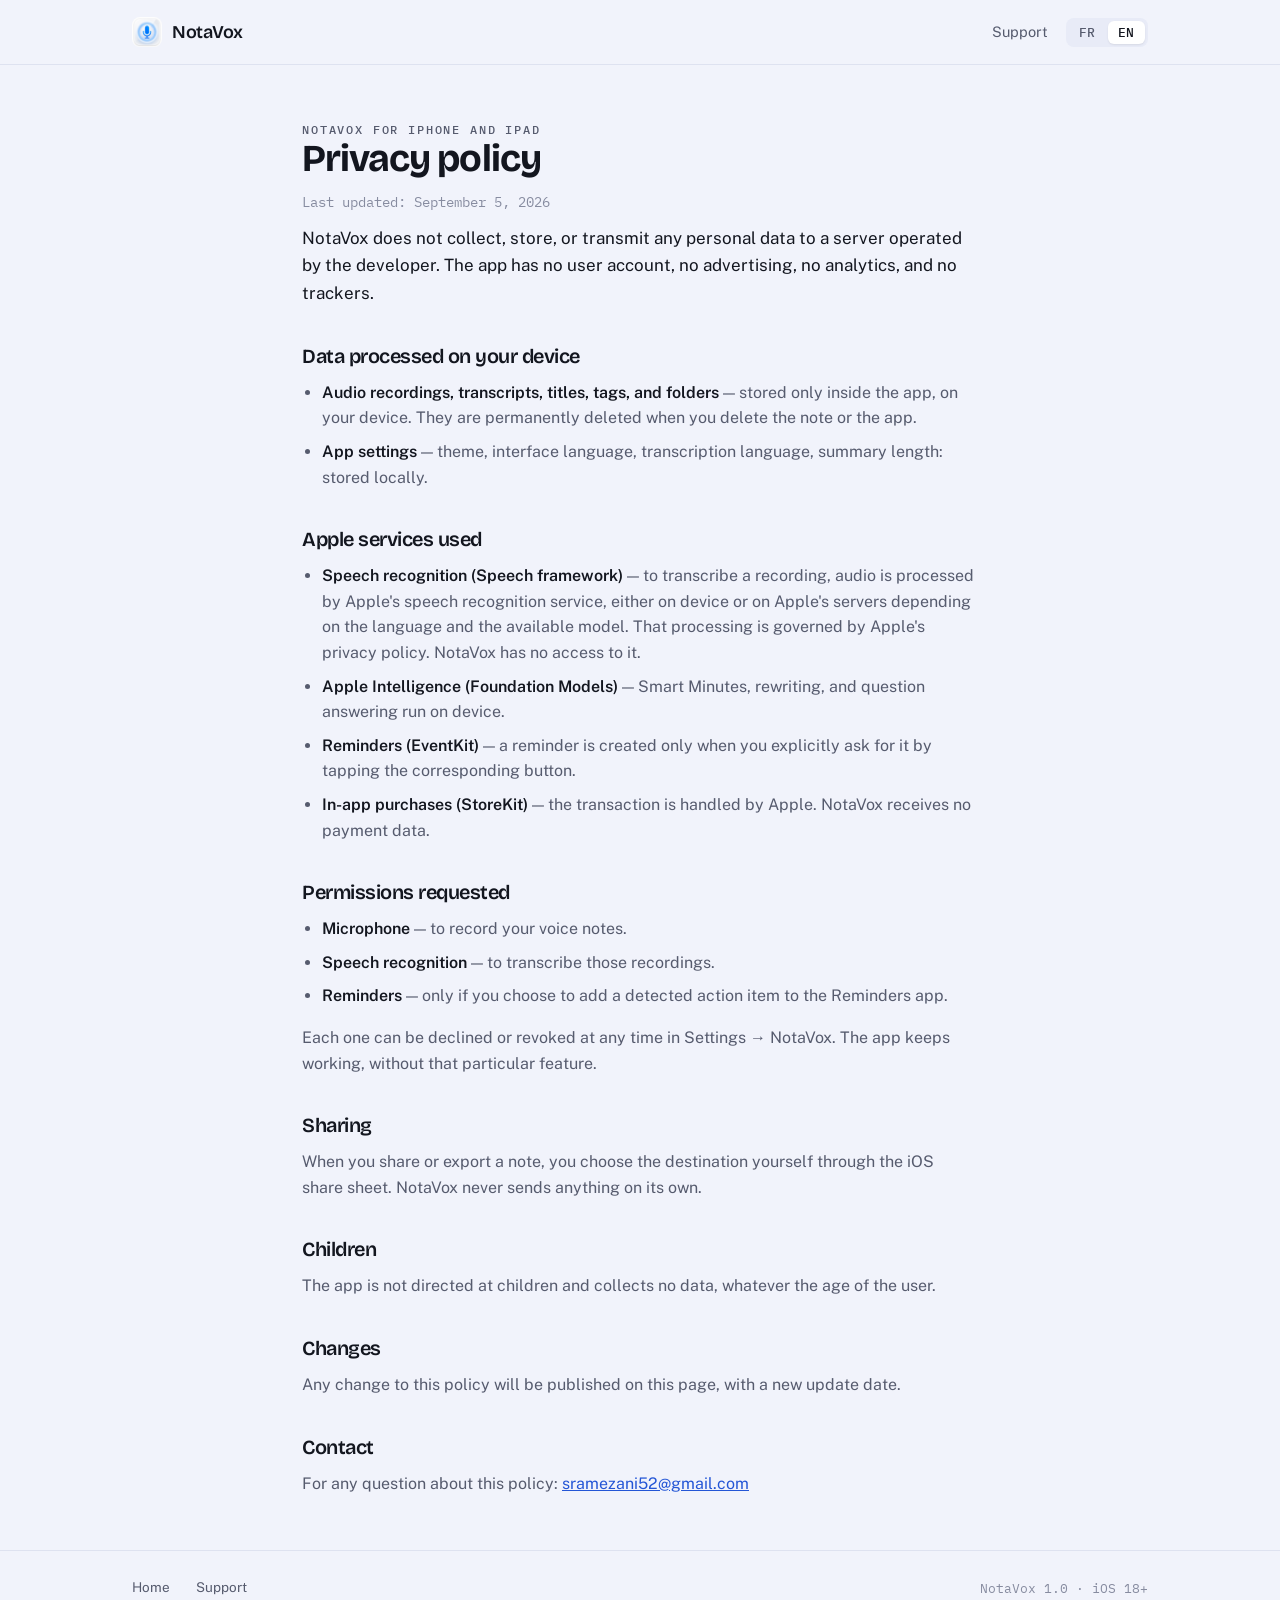
==== privacy.html @ b02b34f9 "feat: site de support et politique de confidentialité NotaVox Deux pages statiques bilingues (FR/EN)" ====
<!doctype html>
<html lang="fr">
<head>
<meta charset="utf-8">
<meta name="viewport" content="width=device-width, initial-scale=1">
<title>NotaVox — politique de confidentialité</title>
<meta name="description" content="Politique de confidentialité de l'application NotaVox : aucune collecte, aucun serveur, données conservées sur l'appareil.">
<meta name="color-scheme" content="light dark">
<link rel="icon" href="assets/icon.png">
<link rel="preconnect" href="https://fonts.googleapis.com">
<link rel="preconnect" href="https://fonts.gstatic.com" crossorigin>
<link rel="stylesheet" href="https://fonts.googleapis.com/css2?family=Bricolage+Grotesque:opsz,wght@12..96,600;12..96,700&family=Public+Sans:wght@400;500;600&family=IBM+Plex+Mono:wght@400;500&display=swap">
<link rel="stylesheet" href="assets/site.css">
<script src="assets/site.js"></script>
</head>
<body>

<div class="topbar">
  <div class="wrap">
    <a class="brand" href="index.html"><img src="assets/icon.png" alt=""><span>NotaVox</span></a>
    <nav class="topnav">
      <a href="index.html#support">Support</a>
      <div class="langtoggle" role="group" aria-label="Langue / Language">
        <button type="button" data-lang="fr" aria-pressed="true">FR</button>
        <button type="button" data-lang="en" aria-pressed="false">EN</button>
      </div>
    </nav>
  </div>
</div>

<div class="wrap narrow">
  <article class="doc">

    <div class="fr">
      <p class="eyebrow">NotaVox pour iPhone et iPad</p>
      <h1>Politique de confidentialité</h1>
      <p class="updated">Dernière mise à jour : 5 septembre 2026</p>

      <p class="lead">NotaVox ne collecte, ne stocke et ne transmet aucune donnée personnelle vers un serveur du développeur. L'application ne comporte ni compte utilisateur, ni publicité, ni outil d'analyse, ni traceur.</p>

      <h2>Données traitées sur ton appareil</h2>
      <ul>
        <li><b>Enregistrements audio, transcriptions, titres, tags et dossiers</b> — stockés uniquement dans l'app, sur ton appareil. Ils sont supprimés définitivement quand tu supprimes la note ou l'application.</li>
        <li><b>Réglages de l'app</b> — thème, langue de l'interface, langue de transcription, longueur du résumé : stockés localement.</li>
      </ul>

      <h2>Services Apple utilisés</h2>
      <ul>
        <li><b>Reconnaissance vocale (Speech framework)</b> — pour transcrire un enregistrement, l'audio est traité par le service de reconnaissance vocale d'Apple, sur l'appareil ou sur les serveurs d'Apple selon la langue et le modèle disponible. Ce traitement est soumis à la politique de confidentialité d'Apple. NotaVox n'y a pas accès.</li>
        <li><b>Apple Intelligence (Foundation Models)</b> — le compte-rendu intelligent, la reformulation et les questions/réponses s'exécutent sur l'appareil.</li>
        <li><b>Rappels (EventKit)</b> — un rappel n'est créé que lorsque tu le demandes explicitement, en touchant le bouton correspondant.</li>
        <li><b>Achats intégrés (StoreKit)</b> — la transaction est gérée par Apple. NotaVox ne reçoit aucune donnée de paiement.</li>
      </ul>

      <h2>Autorisations demandées</h2>
      <ul>
        <li><b>Microphone</b> — pour enregistrer tes notes vocales.</li>
        <li><b>Reconnaissance vocale</b> — pour transcrire ces enregistrements.</li>
        <li><b>Rappels</b> — uniquement si tu choisis d'ajouter une action détectée à l'app Rappels.</li>
      </ul>
      <p>Chacune peut être refusée ou retirée à tout moment dans Réglages → NotaVox. L'app continue de fonctionner, sans la fonction concernée.</p>

      <h2>Partage</h2>
      <p>Quand tu partages ou exportes une note, tu choisis toi-même la destination via la feuille de partage d'iOS. NotaVox n'envoie rien de son propre chef.</p>

      <h2>Enfants</h2>
      <p>L'application ne s'adresse pas spécifiquement aux enfants et ne collecte aucune donnée, quel que soit l'âge de l'utilisateur.</p>

      <h2>Modifications</h2>
      <p>Toute évolution de cette politique sera publiée sur cette page, avec une nouvelle date de mise à jour.</p>

      <h2>Contact</h2>
      <p>Pour toute question sur cette politique : <a href="mailto:sramezani52@gmail.com?subject=NotaVox%20—%20confidentialité">sramezani52@gmail.com</a></p>
    </div>

    <div class="en">
      <p class="eyebrow">NotaVox for iPhone and iPad</p>
      <h1>Privacy policy</h1>
      <p class="updated">Last updated: September 5, 2026</p>

      <p class="lead">NotaVox does not collect, store, or transmit any personal data to a server operated by the developer. The app has no user account, no advertising, no analytics, and no trackers.</p>

      <h2>Data processed on your device</h2>
      <ul>
        <li><b>Audio recordings, transcripts, titles, tags, and folders</b> — stored only inside the app, on your device. They are permanently deleted when you delete the note or the app.</li>
        <li><b>App settings</b> — theme, interface language, transcription language, summary length: stored locally.</li>
      </ul>

      <h2>Apple services used</h2>
      <ul>
        <li><b>Speech recognition (Speech framework)</b> — to transcribe a recording, audio is processed by Apple's speech recognition service, either on device or on Apple's servers depending on the language and the available model. That processing is governed by Apple's privacy policy. NotaVox has no access to it.</li>
        <li><b>Apple Intelligence (Foundation Models)</b> — Smart Minutes, rewriting, and question answering run on device.</li>
        <li><b>Reminders (EventKit)</b> — a reminder is created only when you explicitly ask for it by tapping the corresponding button.</li>
        <li><b>In-app purchases (StoreKit)</b> — the transaction is handled by Apple. NotaVox receives no payment data.</li>
      </ul>

      <h2>Permissions requested</h2>
      <ul>
        <li><b>Microphone</b> — to record your voice notes.</li>
        <li><b>Speech recognition</b> — to transcribe those recordings.</li>
        <li><b>Reminders</b> — only if you choose to add a detected action item to the Reminders app.</li>
      </ul>
      <p>Each one can be declined or revoked at any time in Settings → NotaVox. The app keeps working, without that particular feature.</p>

      <h2>Sharing</h2>
      <p>When you share or export a note, you choose the destination yourself through the iOS share sheet. NotaVox never sends anything on its own.</p>

      <h2>Children</h2>
      <p>The app is not directed at children and collects no data, whatever the age of the user.</p>

      <h2>Changes</h2>
      <p>Any change to this policy will be published on this page, with a new update date.</p>

      <h2>Contact</h2>
      <p>For any question about this policy: <a href="mailto:sramezani52@gmail.com?subject=NotaVox%20—%20privacy">sramezani52@gmail.com</a></p>
    </div>

  </article>
</div>

<footer>
  <div class="wrap">
    <a href="index.html"><span class="fr">Accueil</span><span class="en">Home</span></a>
    <a href="index.html#support">Support</a>
    <span class="right">NotaVox 1.0 · iOS 18+</span>
  </div>
</footer>

</body>
</html>
---- assets/site.css ----
/* NotaVox — site de support et de confidentialité */

:root{
  --ground:#f1f3fb;
  --card:#ffffff;
  --sunk:#e8ebf7;
  --ink:#13161f;
  --ink-2:#565b6e;
  --ink-3:#878ca0;
  --stroke:#dee2f0;
  --accent:#2456d6;
  --accent-soft:#e5ebfb;
  --hot:#e5484d;
  --shadow:0 1px 2px rgba(19,22,31,.05), 0 8px 24px -12px rgba(19,22,31,.18);
  --radius:14px;
}
@media (prefers-color-scheme:dark){
  :root:not([data-theme="light"]){
    --ground:#0d0f16;
    --card:#161925;
    --sunk:#1d2130;
    --ink:#e9ebf3;
    --ink-2:#a5abbe;
    --ink-3:#767c90;
    --stroke:#262b3b;
    --accent:#93b0ff;
    --accent-soft:#1a2137;
    --hot:#ff7074;
    --shadow:0 1px 2px rgba(0,0,0,.5), 0 12px 32px -16px rgba(0,0,0,.8);
  }
}
:root[data-theme="dark"]{
  --ground:#0d0f16; --card:#161925; --sunk:#1d2130;
  --ink:#e9ebf3; --ink-2:#a5abbe; --ink-3:#767c90;
  --stroke:#262b3b; --accent:#93b0ff; --accent-soft:#1a2137; --hot:#ff7074;
  --shadow:0 1px 2px rgba(0,0,0,.5), 0 12px 32px -16px rgba(0,0,0,.8);
}

*{box-sizing:border-box}
html{-webkit-text-size-adjust:100%}
body{
  margin:0; background:var(--ground); color:var(--ink);
  font-family:"Public Sans",-apple-system,BlinkMacSystemFont,"Segoe UI",Roboto,sans-serif;
  font-size:16px; line-height:1.6; -webkit-font-smoothing:antialiased;
}
img{max-width:100%; display:block}
a{color:var(--accent)}
a:focus-visible,button:focus-visible{outline:2px solid var(--accent); outline-offset:2px; border-radius:4px}

.wrap{max-width:1060px; margin:0 auto; padding:0 22px}
.narrow{max-width:720px}

/* ---------- langue ---------- */
.en{display:none}
html.lang-en .fr{display:none}
html.lang-en .en{display:revert}

/* ---------- topbar ---------- */
.topbar{border-bottom:1px solid var(--stroke); background:var(--ground)}
.topbar .wrap{display:flex; align-items:center; gap:14px; height:64px}
.brand{display:flex; align-items:center; gap:10px; text-decoration:none; color:var(--ink); font-weight:600}
.brand img{width:30px; height:30px; border-radius:8px}
.brand span{font-family:"Bricolage Grotesque","Public Sans",sans-serif; font-size:18px; letter-spacing:-.015em}
.topnav{margin-left:auto; display:flex; align-items:center; gap:18px; font-size:14.5px}
.topnav a{color:var(--ink-2); text-decoration:none}
.topnav a:hover{color:var(--ink)}
.langtoggle{display:flex; gap:2px; background:var(--sunk); padding:3px; border-radius:8px}
.langtoggle button{
  border:0; background:none; cursor:pointer; padding:5px 10px; border-radius:6px;
  font:500 13px/1 "IBM Plex Mono",ui-monospace,monospace; color:var(--ink-2);
  letter-spacing:.04em;
}
.langtoggle button[aria-pressed="true"]{background:var(--card); color:var(--ink); box-shadow:0 1px 2px rgba(0,0,0,.08)}

/* ---------- typographie ---------- */
h1,h2,h3{font-family:"Bricolage Grotesque","Public Sans",sans-serif; letter-spacing:-.025em; text-wrap:balance; margin:0}
h1{font-size:clamp(34px,6vw,52px); line-height:1.04; font-weight:700}
h2{font-size:clamp(23px,3.4vw,30px); line-height:1.15; font-weight:600}
h3{font-size:17px; line-height:1.3; font-weight:600; letter-spacing:-.01em}
p{margin:0}
.eyebrow{
  font-family:"IBM Plex Mono",ui-monospace,monospace; font-size:11.5px; font-weight:500;
  letter-spacing:.16em; text-transform:uppercase; color:var(--ink-3);
}

/* ---------- hero ---------- */
.hero{padding:64px 0 12px}
.hero-grid{display:grid; grid-template-columns:1.05fr .95fr; gap:48px; align-items:center}
.hero p.sub{margin-top:18px; font-size:18px; color:var(--ink-2); max-width:40ch}
.hero h1{margin-top:16px}
.facts{display:flex; flex-wrap:wrap; gap:10px; margin-top:26px}
.fact{
  display:inline-flex; align-items:center; gap:7px;
  background:var(--card); border:1px solid var(--stroke); border-radius:99px;
  padding:6px 13px; font-size:13.5px; color:var(--ink-2);
}
.fact b{color:var(--ink); font-weight:600}
.dot{width:7px; height:7px; border-radius:50%; background:var(--hot); flex:none}
.shot{border-radius:20px; overflow:hidden; box-shadow:var(--shadow); background:#e8eefc; max-width:390px; margin-left:auto}

/* ---------- sections ---------- */
section{padding:56px 0}
.sec-top{display:flex; align-items:baseline; gap:16px; flex-wrap:wrap; margin-bottom:28px}
.sec-top p{color:var(--ink-2); max-width:52ch}

/* ---------- fonctionnalités ---------- */
.features{display:grid; grid-template-columns:repeat(2,1fr); gap:14px}
.feature{background:var(--card); border:1px solid var(--stroke); border-radius:var(--radius); padding:22px}
.feature svg{width:22px; height:22px; stroke:var(--accent); fill:none; stroke-width:1.6; stroke-linecap:round; stroke-linejoin:round}
.feature h3{margin:14px 0 7px}
.feature p{color:var(--ink-2); font-size:14.5px}
.feature ul{margin:10px 0 0; padding-left:17px; color:var(--ink-2); font-size:14.5px}
.feature li{margin-bottom:3px}

/* ---------- bande de captures ---------- */
.strip{display:flex; gap:18px; overflow-x:auto; padding-bottom:10px; scroll-snap-type:x mandatory}
.strip figure{margin:0; flex:0 0 250px; scroll-snap-align:start}
.strip img{border-radius:16px; box-shadow:var(--shadow); background:#e8eefc}
.strip figcaption{margin-top:11px; font-size:13.5px; color:var(--ink-3)}

/* ---------- encadré ---------- */
.note{
  background:var(--card); border:1px solid var(--stroke); border-left:3px solid var(--accent);
  border-radius:0 var(--radius) var(--radius) 0; padding:20px 22px;
}
.note h3{margin-bottom:8px}
.note p{color:var(--ink-2); font-size:15px}
.note p + p{margin-top:9px}

/* ---------- support / FAQ ---------- */
.contact{
  display:flex; flex-wrap:wrap; align-items:center; gap:16px;
  background:var(--accent-soft); border-radius:var(--radius); padding:20px 22px; margin-bottom:22px;
}
.contact p{font-size:15px; color:var(--ink-2)}
.contact a.mail{
  font-family:"IBM Plex Mono",ui-monospace,monospace; font-size:15px; font-weight:500;
  color:var(--accent); text-decoration:none; border-bottom:1px solid currentColor;
}
details{background:var(--card); border:1px solid var(--stroke); border-radius:var(--radius); margin-bottom:9px}
details[open]{box-shadow:var(--shadow)}
summary{
  cursor:pointer; padding:15px 20px; font-weight:500; font-size:15.5px;
  list-style:none; display:flex; align-items:center; gap:12px;
}
summary::-webkit-details-marker{display:none}
summary::after{
  content:"+"; margin-left:auto; color:var(--ink-3); font-size:19px; line-height:1;
  font-family:"IBM Plex Mono",monospace; flex:none;
}
details[open] summary::after{content:"–"}
details .body{padding:0 20px 18px; color:var(--ink-2); font-size:15px}
details .body p + p{margin-top:9px}
details .body ol{margin:8px 0 0; padding-left:20px}

/* ---------- page confidentialité ---------- */
.doc{padding:44px 0 20px}
.doc h1{font-size:clamp(28px,4.6vw,38px)}
.doc .updated{margin-top:12px; color:var(--ink-3); font-size:14px; font-family:"IBM Plex Mono",monospace}
.doc h2{margin:38px 0 12px; font-size:20px}
.doc p{color:var(--ink-2); margin-top:12px}
.doc ul{color:var(--ink-2); padding-left:20px; margin-top:12px}
.doc li{margin-bottom:8px}
.doc li b{color:var(--ink); font-weight:600}
.doc .lead{color:var(--ink); font-size:17px}

/* ---------- footer ---------- */
footer{border-top:1px solid var(--stroke); padding:26px 0 46px; margin-top:34px}
footer .wrap{display:flex; flex-wrap:wrap; gap:14px 26px; align-items:center; font-size:13.5px; color:var(--ink-3)}
footer a{color:var(--ink-2); text-decoration:none}
footer a:hover{color:var(--ink)}
footer .right{margin-left:auto; font-family:"IBM Plex Mono",monospace; font-size:12.5px}

@media (max-width:820px){
  .hero-grid{grid-template-columns:1fr; gap:34px}
  .hero{padding:44px 0 0}
  .shot{max-width:340px; margin:0 auto}
  .features{grid-template-columns:1fr}
  .topnav{gap:12px}
}
@media (prefers-reduced-motion:reduce){*{transition:none!important; animation:none!important}}
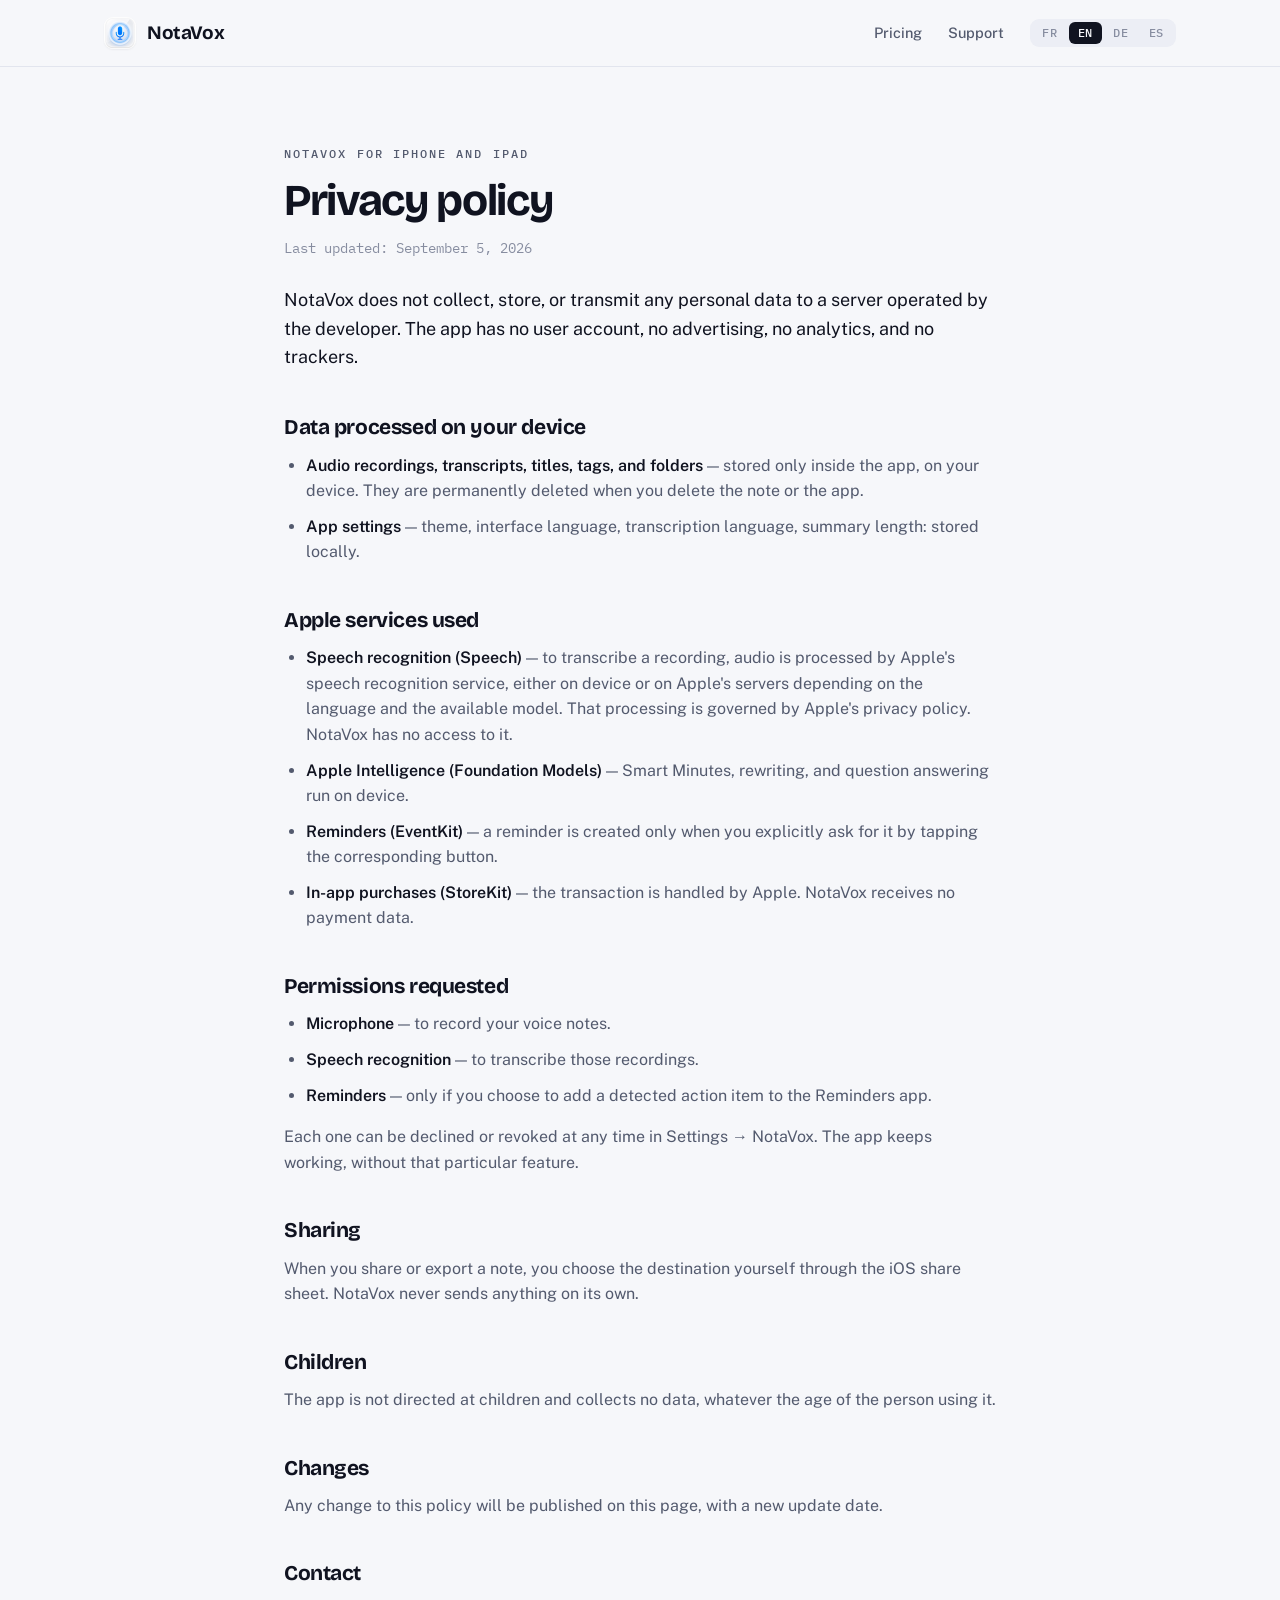
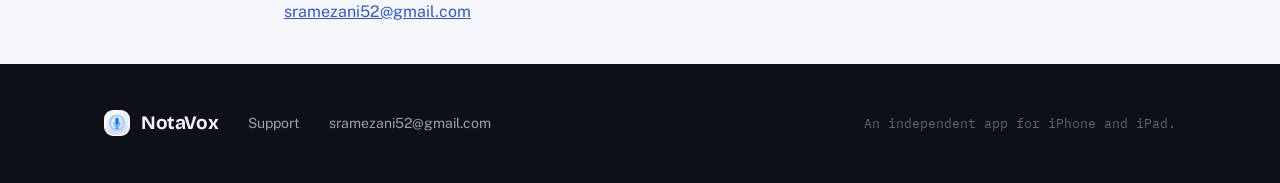
==== commit 0e03bc91: "feat: refonte du site — structure complète et quatre langues La page se limitait à un bloc de foncti" ====
--- a/privacy.html
+++ b/privacy.html
@@ -1,10 +1,10 @@
 <!doctype html>
-<html lang="fr">
+<html lang="fr" data-lang="fr">
 <head>
 <meta charset="utf-8">
 <meta name="viewport" content="width=device-width, initial-scale=1">
 <title>NotaVox — politique de confidentialité</title>
-<meta name="description" content="Politique de confidentialité de l'application NotaVox : aucune collecte, aucun serveur, données conservées sur l'appareil.">
+<meta name="description" content="Politique de confidentialité de NotaVox : aucune collecte, aucun serveur, données conservées sur l'appareil.">
 <meta name="color-scheme" content="light dark">
 <link rel="icon" href="assets/icon.png">
 <link rel="preconnect" href="https://fonts.googleapis.com">
@@ -18,11 +18,14 @@
 <div class="topbar">
   <div class="wrap">
     <a class="brand" href="index.html"><img src="assets/icon.png" alt=""><span>NotaVox</span></a>
-    <nav class="topnav">
-      <a href="index.html#support">Support</a>
-      <div class="langtoggle" role="group" aria-label="Langue / Language">
-        <button type="button" data-lang="fr" aria-pressed="true">FR</button>
-        <button type="button" data-lang="en" aria-pressed="false">EN</button>
+    <nav class="nav">
+      <a href="index.html#offres" data-i18n="nav.pricing">Offres</a>
+      <a href="index.html#support" data-i18n="nav.faq">Support</a>
+      <div class="langs" role="group" aria-label="Langue">
+        <button type="button" data-lang="fr" aria-pressed="true">fr</button>
+        <button type="button" data-lang="en" aria-pressed="false">en</button>
+        <button type="button" data-lang="de" aria-pressed="false">de</button>
+        <button type="button" data-lang="es" aria-pressed="false">es</button>
       </div>
     </nav>
   </div>
@@ -31,12 +34,11 @@
 <div class="wrap narrow">
   <article class="doc">
 
-    <div class="fr">
+    <div data-lang-block="fr">
       <p class="eyebrow">NotaVox pour iPhone et iPad</p>
       <h1>Politique de confidentialité</h1>
       <p class="updated">Dernière mise à jour : 5 septembre 2026</p>
-
-      <p class="lead">NotaVox ne collecte, ne stocke et ne transmet aucune donnée personnelle vers un serveur du développeur. L'application ne comporte ni compte utilisateur, ni publicité, ni outil d'analyse, ni traceur.</p>
+      <p class="intro">NotaVox ne collecte, ne stocke et ne transmet aucune donnée personnelle vers un serveur du développeur. L'application n'a ni compte utilisateur, ni publicité, ni outil d'analyse, ni traceur.</p>
 
       <h2>Données traitées sur ton appareil</h2>
       <ul>
@@ -46,7 +48,7 @@
 
       <h2>Services Apple utilisés</h2>
       <ul>
-        <li><b>Reconnaissance vocale (Speech framework)</b> — pour transcrire un enregistrement, l'audio est traité par le service de reconnaissance vocale d'Apple, sur l'appareil ou sur les serveurs d'Apple selon la langue et le modèle disponible. Ce traitement est soumis à la politique de confidentialité d'Apple. NotaVox n'y a pas accès.</li>
+        <li><b>Reconnaissance vocale (Speech)</b> — pour transcrire un enregistrement, l'audio est traité par le service de reconnaissance vocale d'Apple, sur l'appareil ou sur les serveurs d'Apple selon la langue et le modèle disponible. Ce traitement relève de la politique de confidentialité d'Apple. NotaVox n'y a pas accès.</li>
         <li><b>Apple Intelligence (Foundation Models)</b> — le compte-rendu intelligent, la reformulation et les questions/réponses s'exécutent sur l'appareil.</li>
         <li><b>Rappels (EventKit)</b> — un rappel n'est créé que lorsque tu le demandes explicitement, en touchant le bouton correspondant.</li>
         <li><b>Achats intégrés (StoreKit)</b> — la transaction est gérée par Apple. NotaVox ne reçoit aucune donnée de paiement.</li>
@@ -64,21 +66,20 @@
       <p>Quand tu partages ou exportes une note, tu choisis toi-même la destination via la feuille de partage d'iOS. NotaVox n'envoie rien de son propre chef.</p>
 
       <h2>Enfants</h2>
-      <p>L'application ne s'adresse pas spécifiquement aux enfants et ne collecte aucune donnée, quel que soit l'âge de l'utilisateur.</p>
+      <p>L'application ne s'adresse pas spécifiquement aux enfants et ne collecte aucune donnée, quel que soit l'âge de la personne qui l'utilise.</p>
 
       <h2>Modifications</h2>
       <p>Toute évolution de cette politique sera publiée sur cette page, avec une nouvelle date de mise à jour.</p>
 
       <h2>Contact</h2>
-      <p>Pour toute question sur cette politique : <a href="mailto:sramezani52@gmail.com?subject=NotaVox%20—%20confidentialité">sramezani52@gmail.com</a></p>
-    </div>
-
-    <div class="en">
+      <p><a href="mailto:sramezani52@gmail.com?subject=NotaVox">sramezani52@gmail.com</a></p>
+    </div>
+
+    <div data-lang-block="en">
       <p class="eyebrow">NotaVox for iPhone and iPad</p>
       <h1>Privacy policy</h1>
       <p class="updated">Last updated: September 5, 2026</p>
-
-      <p class="lead">NotaVox does not collect, store, or transmit any personal data to a server operated by the developer. The app has no user account, no advertising, no analytics, and no trackers.</p>
+      <p class="intro">NotaVox does not collect, store, or transmit any personal data to a server operated by the developer. The app has no user account, no advertising, no analytics, and no trackers.</p>
 
       <h2>Data processed on your device</h2>
       <ul>
@@ -88,7 +89,7 @@
 
       <h2>Apple services used</h2>
       <ul>
-        <li><b>Speech recognition (Speech framework)</b> — to transcribe a recording, audio is processed by Apple's speech recognition service, either on device or on Apple's servers depending on the language and the available model. That processing is governed by Apple's privacy policy. NotaVox has no access to it.</li>
+        <li><b>Speech recognition (Speech)</b> — to transcribe a recording, audio is processed by Apple's speech recognition service, either on device or on Apple's servers depending on the language and the available model. That processing is governed by Apple's privacy policy. NotaVox has no access to it.</li>
         <li><b>Apple Intelligence (Foundation Models)</b> — Smart Minutes, rewriting, and question answering run on device.</li>
         <li><b>Reminders (EventKit)</b> — a reminder is created only when you explicitly ask for it by tapping the corresponding button.</li>
         <li><b>In-app purchases (StoreKit)</b> — the transaction is handled by Apple. NotaVox receives no payment data.</li>
@@ -106,13 +107,95 @@
       <p>When you share or export a note, you choose the destination yourself through the iOS share sheet. NotaVox never sends anything on its own.</p>
 
       <h2>Children</h2>
-      <p>The app is not directed at children and collects no data, whatever the age of the user.</p>
+      <p>The app is not directed at children and collects no data, whatever the age of the person using it.</p>
 
       <h2>Changes</h2>
       <p>Any change to this policy will be published on this page, with a new update date.</p>
 
       <h2>Contact</h2>
-      <p>For any question about this policy: <a href="mailto:sramezani52@gmail.com?subject=NotaVox%20—%20privacy">sramezani52@gmail.com</a></p>
+      <p><a href="mailto:sramezani52@gmail.com?subject=NotaVox">sramezani52@gmail.com</a></p>
+    </div>
+
+    <div data-lang-block="de">
+      <p class="eyebrow">NotaVox für iPhone und iPad</p>
+      <h1>Datenschutzerklärung</h1>
+      <p class="updated">Zuletzt aktualisiert: 5. September 2026</p>
+      <p class="intro">NotaVox erhebt, speichert und überträgt keine personenbezogenen Daten an einen Server des Entwicklers. Die App hat kein Benutzerkonto, keine Werbung, keine Analysewerkzeuge und keine Tracker.</p>
+
+      <h2>Auf deinem Gerät verarbeitete Daten</h2>
+      <ul>
+        <li><b>Audioaufnahmen, Transkripte, Titel, Tags und Ordner</b> — ausschließlich in der App auf deinem Gerät gespeichert. Sie werden endgültig gelöscht, sobald du die Notiz oder die App löschst.</li>
+        <li><b>App-Einstellungen</b> — Erscheinungsbild, Sprache der Oberfläche, Transkriptionssprache, Länge der Zusammenfassung: lokal gespeichert.</li>
+      </ul>
+
+      <h2>Genutzte Apple-Dienste</h2>
+      <ul>
+        <li><b>Spracherkennung (Speech)</b> — zum Transkribieren wird das Audio von Apples Spracherkennung verarbeitet, je nach Sprache und verfügbarem Modell auf dem Gerät oder auf Apples Servern. Für diese Verarbeitung gilt Apples Datenschutzerklärung. NotaVox hat darauf keinen Zugriff.</li>
+        <li><b>Apple Intelligence (Foundation Models)</b> — Smart Minutes, Umformulierung und Fragen/Antworten laufen auf dem Gerät.</li>
+        <li><b>Erinnerungen (EventKit)</b> — eine Erinnerung wird nur erstellt, wenn du sie ausdrücklich über die entsprechende Taste anforderst.</li>
+        <li><b>In-App-Käufe (StoreKit)</b> — die Transaktion wickelt Apple ab. NotaVox erhält keine Zahlungsdaten.</li>
+      </ul>
+
+      <h2>Angeforderte Berechtigungen</h2>
+      <ul>
+        <li><b>Mikrofon</b> — um deine Sprachnotizen aufzunehmen.</li>
+        <li><b>Spracherkennung</b> — um diese Aufnahmen zu transkribieren.</li>
+        <li><b>Erinnerungen</b> — nur wenn du eine erkannte Aufgabe in die Erinnerungen-App übernehmen möchtest.</li>
+      </ul>
+      <p>Jede Berechtigung kannst du jederzeit unter Einstellungen → NotaVox verweigern oder entziehen. Die App funktioniert weiter, nur ohne die betreffende Funktion.</p>
+
+      <h2>Teilen</h2>
+      <p>Wenn du eine Notiz teilst oder exportierst, wählst du das Ziel selbst über das Teilen-Menü von iOS. NotaVox sendet nichts von sich aus.</p>
+
+      <h2>Kinder</h2>
+      <p>Die App richtet sich nicht speziell an Kinder und erhebt keinerlei Daten, unabhängig vom Alter der Nutzenden.</p>
+
+      <h2>Änderungen</h2>
+      <p>Jede Änderung dieser Erklärung wird auf dieser Seite mit einem neuen Aktualisierungsdatum veröffentlicht.</p>
+
+      <h2>Kontakt</h2>
+      <p><a href="mailto:sramezani52@gmail.com?subject=NotaVox">sramezani52@gmail.com</a></p>
+    </div>
+
+    <div data-lang-block="es">
+      <p class="eyebrow">NotaVox para iPhone y iPad</p>
+      <h1>Política de privacidad</h1>
+      <p class="updated">Última actualización: 5 de septiembre de 2026</p>
+      <p class="intro">NotaVox no recopila, almacena ni transmite ningún dato personal a un servidor del desarrollador. La app no tiene cuenta de usuario, ni publicidad, ni herramientas de análisis, ni rastreadores.</p>
+
+      <h2>Datos procesados en tu dispositivo</h2>
+      <ul>
+        <li><b>Grabaciones de audio, transcripciones, títulos, etiquetas y carpetas</b> — se guardan únicamente en la app, en tu dispositivo. Se eliminan definitivamente cuando borras la nota o la aplicación.</li>
+        <li><b>Ajustes de la app</b> — tema, idioma de la interfaz, idioma de transcripción, longitud del resumen: guardados en local.</li>
+      </ul>
+
+      <h2>Servicios de Apple utilizados</h2>
+      <ul>
+        <li><b>Reconocimiento de voz (Speech)</b> — para transcribir una grabación, el audio lo procesa el servicio de reconocimiento de voz de Apple, en el dispositivo o en sus servidores según el idioma y el modelo disponible. Ese tratamiento se rige por la política de privacidad de Apple. NotaVox no tiene acceso a él.</li>
+        <li><b>Apple Intelligence (Foundation Models)</b> — el acta inteligente, la reescritura y las preguntas y respuestas se ejecutan en el dispositivo.</li>
+        <li><b>Recordatorios (EventKit)</b> — solo se crea un recordatorio cuando lo pides explícitamente, tocando el botón correspondiente.</li>
+        <li><b>Compras integradas (StoreKit)</b> — la transacción la gestiona Apple. NotaVox no recibe ningún dato de pago.</li>
+      </ul>
+
+      <h2>Permisos solicitados</h2>
+      <ul>
+        <li><b>Micrófono</b> — para grabar tus notas de voz.</li>
+        <li><b>Reconocimiento de voz</b> — para transcribir esas grabaciones.</li>
+        <li><b>Recordatorios</b> — solo si decides añadir una tarea detectada a la app Recordatorios.</li>
+      </ul>
+      <p>Puedes denegar o retirar cada permiso en cualquier momento en Ajustes → NotaVox. La app sigue funcionando, sin esa función concreta.</p>
+
+      <h2>Compartir</h2>
+      <p>Cuando compartes o exportas una nota, eliges tú mismo el destino mediante el menú de compartir de iOS. NotaVox no envía nada por su cuenta.</p>
+
+      <h2>Menores</h2>
+      <p>La app no se dirige específicamente a menores y no recopila ningún dato, sea cual sea la edad de quien la usa.</p>
+
+      <h2>Cambios</h2>
+      <p>Cualquier cambio en esta política se publicará en esta página, con una nueva fecha de actualización.</p>
+
+      <h2>Contacto</h2>
+      <p><a href="mailto:sramezani52@gmail.com?subject=NotaVox">sramezani52@gmail.com</a></p>
     </div>
 
   </article>
@@ -120,9 +203,10 @@
 
 <footer>
   <div class="wrap">
-    <a href="index.html"><span class="fr">Accueil</span><span class="en">Home</span></a>
-    <a href="index.html#support">Support</a>
-    <span class="right">NotaVox 1.0 · iOS 18+</span>
+    <a class="brand" href="index.html"><img src="assets/icon.png" alt="" width="26" height="26" style="width:26px;height:26px"><span>NotaVox</span></a>
+    <a href="index.html#support" data-i18n="nav.faq">Support</a>
+    <a href="mailto:sramezani52@gmail.com?subject=NotaVox">sramezani52@gmail.com</a>
+    <span class="right" data-i18n="foot.rights">Application indépendante pour iPhone et iPad.</span>
   </div>
 </footer>
 
--- a/assets/site.css
+++ b/assets/site.css
@@ -1,181 +1,268 @@
-/* NotaVox — site de support et de confidentialité */
+/* NotaVox — site public : support, présentation, confidentialité */
 
 :root{
-  --ground:#f1f3fb;
-  --card:#ffffff;
-  --sunk:#e8ebf7;
-  --ink:#13161f;
-  --ink-2:#565b6e;
-  --ink-3:#878ca0;
-  --stroke:#dee2f0;
-  --accent:#2456d6;
-  --accent-soft:#e5ebfb;
+  --ground:#f6f7fa;
+  --panel:#ffffff;
+  --sunk:#eceef5;
+  --ink:#101320;
+  --ink-2:#535a6e;
+  --ink-3:#878da0;
+  --stroke:#e2e5ee;
+  --accent:#2f57d3;
+  --accent-ink:#ffffff;
+  --accent-soft:#e8edfc;
   --hot:#e5484d;
-  --shadow:0 1px 2px rgba(19,22,31,.05), 0 8px 24px -12px rgba(19,22,31,.18);
-  --radius:14px;
+  --deep:#0e1017;          /* chapitres sombres, identiques dans les deux thèmes */
+  --deep-ink:#f3f4f8;
+  --deep-ink-2:#9aa1b5;
+  --deep-stroke:#242838;
+  --deep-accent:#8ea9ff;
+  --shadow-s:0 1px 2px rgba(16,19,32,.05);
+  --shadow-m:0 2px 6px rgba(16,19,32,.06), 0 18px 40px -24px rgba(16,19,32,.28);
+  --r:16px;
 }
 @media (prefers-color-scheme:dark){
   :root:not([data-theme="light"]){
-    --ground:#0d0f16;
-    --card:#161925;
-    --sunk:#1d2130;
-    --ink:#e9ebf3;
-    --ink-2:#a5abbe;
-    --ink-3:#767c90;
-    --stroke:#262b3b;
-    --accent:#93b0ff;
-    --accent-soft:#1a2137;
-    --hot:#ff7074;
-    --shadow:0 1px 2px rgba(0,0,0,.5), 0 12px 32px -16px rgba(0,0,0,.8);
+    --ground:#0b0d13;
+    --panel:#141721;
+    --sunk:#1b1f2b;
+    --ink:#eceef5;
+    --ink-2:#a2a9bc;
+    --ink-3:#767d92;
+    --stroke:#242938;
+    --accent:#8ea9ff;
+    --accent-ink:#0b0d13;
+    --accent-soft:#182240;
+    --hot:#ff6f73;
+    --shadow-s:0 1px 2px rgba(0,0,0,.5);
+    --shadow-m:0 2px 6px rgba(0,0,0,.5), 0 22px 48px -28px rgba(0,0,0,.9);
   }
 }
 :root[data-theme="dark"]{
-  --ground:#0d0f16; --card:#161925; --sunk:#1d2130;
-  --ink:#e9ebf3; --ink-2:#a5abbe; --ink-3:#767c90;
-  --stroke:#262b3b; --accent:#93b0ff; --accent-soft:#1a2137; --hot:#ff7074;
-  --shadow:0 1px 2px rgba(0,0,0,.5), 0 12px 32px -16px rgba(0,0,0,.8);
+  --ground:#0b0d13; --panel:#141721; --sunk:#1b1f2b;
+  --ink:#eceef5; --ink-2:#a2a9bc; --ink-3:#767d92; --stroke:#242938;
+  --accent:#8ea9ff; --accent-ink:#0b0d13; --accent-soft:#182240; --hot:#ff6f73;
+  --shadow-s:0 1px 2px rgba(0,0,0,.5);
+  --shadow-m:0 2px 6px rgba(0,0,0,.5), 0 22px 48px -28px rgba(0,0,0,.9);
 }
 
 *{box-sizing:border-box}
-html{-webkit-text-size-adjust:100%}
+html{-webkit-text-size-adjust:100%; scroll-behavior:smooth; scroll-padding-top:78px}
 body{
   margin:0; background:var(--ground); color:var(--ink);
   font-family:"Public Sans",-apple-system,BlinkMacSystemFont,"Segoe UI",Roboto,sans-serif;
   font-size:16px; line-height:1.6; -webkit-font-smoothing:antialiased;
 }
-img{max-width:100%; display:block}
+img{max-width:100%; height:auto; display:block}
 a{color:var(--accent)}
-a:focus-visible,button:focus-visible{outline:2px solid var(--accent); outline-offset:2px; border-radius:4px}
-
-.wrap{max-width:1060px; margin:0 auto; padding:0 22px}
-.narrow{max-width:720px}
-
-/* ---------- langue ---------- */
-.en{display:none}
-html.lang-en .fr{display:none}
-html.lang-en .en{display:revert}
-
-/* ---------- topbar ---------- */
-.topbar{border-bottom:1px solid var(--stroke); background:var(--ground)}
-.topbar .wrap{display:flex; align-items:center; gap:14px; height:64px}
-.brand{display:flex; align-items:center; gap:10px; text-decoration:none; color:var(--ink); font-weight:600}
-.brand img{width:30px; height:30px; border-radius:8px}
-.brand span{font-family:"Bricolage Grotesque","Public Sans",sans-serif; font-size:18px; letter-spacing:-.015em}
-.topnav{margin-left:auto; display:flex; align-items:center; gap:18px; font-size:14.5px}
-.topnav a{color:var(--ink-2); text-decoration:none}
-.topnav a:hover{color:var(--ink)}
-.langtoggle{display:flex; gap:2px; background:var(--sunk); padding:3px; border-radius:8px}
-.langtoggle button{
-  border:0; background:none; cursor:pointer; padding:5px 10px; border-radius:6px;
-  font:500 13px/1 "IBM Plex Mono",ui-monospace,monospace; color:var(--ink-2);
-  letter-spacing:.04em;
-}
-.langtoggle button[aria-pressed="true"]{background:var(--card); color:var(--ink); box-shadow:0 1px 2px rgba(0,0,0,.08)}
-
-/* ---------- typographie ---------- */
-h1,h2,h3{font-family:"Bricolage Grotesque","Public Sans",sans-serif; letter-spacing:-.025em; text-wrap:balance; margin:0}
-h1{font-size:clamp(34px,6vw,52px); line-height:1.04; font-weight:700}
-h2{font-size:clamp(23px,3.4vw,30px); line-height:1.15; font-weight:600}
-h3{font-size:17px; line-height:1.3; font-weight:600; letter-spacing:-.01em}
+:focus-visible{outline:2px solid var(--accent); outline-offset:3px; border-radius:6px}
+
+.wrap{max-width:1120px; margin:0 auto; padding:0 24px}
+.narrow{max-width:760px}
+
+/* ---------------- langue ---------------- */
+[data-i18n]{}
+
+/* ---------------- barre de navigation ---------------- */
+.topbar{
+  position:sticky; top:0; z-index:40;
+  background:color-mix(in srgb, var(--ground) 86%, transparent);
+  backdrop-filter:saturate(180%) blur(12px);
+  border-bottom:1px solid var(--stroke);
+}
+.topbar .wrap{display:flex; align-items:center; gap:20px; height:66px}
+.brand{display:flex; align-items:center; gap:11px; text-decoration:none; color:var(--ink)}
+.brand img{width:32px; height:32px; border-radius:9px; box-shadow:var(--shadow-s)}
+.brand span{font-family:"Bricolage Grotesque","Public Sans",sans-serif; font-weight:700; font-size:19px; letter-spacing:-.02em}
+.nav{display:flex; align-items:center; gap:26px; margin-left:auto}
+.nav a{color:var(--ink-2); text-decoration:none; font-size:14.5px; font-weight:500; white-space:nowrap}
+.nav a:hover{color:var(--ink)}
+.langs{display:flex; gap:2px; background:var(--sunk); padding:3px; border-radius:9px}
+.langs button{
+  border:0; background:none; cursor:pointer; padding:5px 9px; border-radius:6px;
+  font:500 12px/1 "IBM Plex Mono",ui-monospace,monospace; letter-spacing:.06em;
+  color:var(--ink-3); text-transform:uppercase;
+}
+.langs button[aria-pressed="true"]{background:var(--ink); color:var(--ground)}
+
+/* ---------------- typographie ---------------- */
+h1,h2,h3{font-family:"Bricolage Grotesque","Public Sans",sans-serif; margin:0; letter-spacing:-.03em; text-wrap:balance}
+h1{font-size:clamp(36px,5.4vw,60px); line-height:1.02; font-weight:700}
+h2{font-size:clamp(28px,4vw,44px); line-height:1.06; font-weight:700}
+h3{font-size:18px; line-height:1.25; font-weight:600; letter-spacing:-.015em}
 p{margin:0}
 .eyebrow{
   font-family:"IBM Plex Mono",ui-monospace,monospace; font-size:11.5px; font-weight:500;
-  letter-spacing:.16em; text-transform:uppercase; color:var(--ink-3);
-}
-
-/* ---------- hero ---------- */
-.hero{padding:64px 0 12px}
-.hero-grid{display:grid; grid-template-columns:1.05fr .95fr; gap:48px; align-items:center}
-.hero p.sub{margin-top:18px; font-size:18px; color:var(--ink-2); max-width:40ch}
-.hero h1{margin-top:16px}
-.facts{display:flex; flex-wrap:wrap; gap:10px; margin-top:26px}
-.fact{
-  display:inline-flex; align-items:center; gap:7px;
-  background:var(--card); border:1px solid var(--stroke); border-radius:99px;
-  padding:6px 13px; font-size:13.5px; color:var(--ink-2);
-}
-.fact b{color:var(--ink); font-weight:600}
-.dot{width:7px; height:7px; border-radius:50%; background:var(--hot); flex:none}
-.shot{border-radius:20px; overflow:hidden; box-shadow:var(--shadow); background:#e8eefc; max-width:390px; margin-left:auto}
-
-/* ---------- sections ---------- */
-section{padding:56px 0}
-.sec-top{display:flex; align-items:baseline; gap:16px; flex-wrap:wrap; margin-bottom:28px}
-.sec-top p{color:var(--ink-2); max-width:52ch}
-
-/* ---------- fonctionnalités ---------- */
-.features{display:grid; grid-template-columns:repeat(2,1fr); gap:14px}
-.feature{background:var(--card); border:1px solid var(--stroke); border-radius:var(--radius); padding:22px}
-.feature svg{width:22px; height:22px; stroke:var(--accent); fill:none; stroke-width:1.6; stroke-linecap:round; stroke-linejoin:round}
-.feature h3{margin:14px 0 7px}
-.feature p{color:var(--ink-2); font-size:14.5px}
-.feature ul{margin:10px 0 0; padding-left:17px; color:var(--ink-2); font-size:14.5px}
-.feature li{margin-bottom:3px}
-
-/* ---------- bande de captures ---------- */
-.strip{display:flex; gap:18px; overflow-x:auto; padding-bottom:10px; scroll-snap-type:x mandatory}
-.strip figure{margin:0; flex:0 0 250px; scroll-snap-align:start}
-.strip img{border-radius:16px; box-shadow:var(--shadow); background:#e8eefc}
-.strip figcaption{margin-top:11px; font-size:13.5px; color:var(--ink-3)}
-
-/* ---------- encadré ---------- */
-.note{
-  background:var(--card); border:1px solid var(--stroke); border-left:3px solid var(--accent);
-  border-radius:0 var(--radius) var(--radius) 0; padding:20px 22px;
-}
-.note h3{margin-bottom:8px}
-.note p{color:var(--ink-2); font-size:15px}
-.note p + p{margin-top:9px}
-
-/* ---------- support / FAQ ---------- */
+  letter-spacing:.18em; text-transform:uppercase; color:var(--accent); margin-bottom:16px;
+}
+.lead{color:var(--ink-2); font-size:17.5px; max-width:56ch}
+
+/* ---------------- boutons ---------------- */
+.btn{
+  display:inline-flex; align-items:center; gap:9px; text-decoration:none;
+  font-weight:600; font-size:15px; padding:13px 22px; border-radius:11px; border:1px solid transparent;
+}
+.btn-primary{background:var(--accent); color:var(--accent-ink)}
+.btn-primary:hover{filter:brightness(1.08)}
+.btn-ghost{color:var(--ink); border-color:var(--stroke); background:var(--panel)}
+.btn-ghost:hover{border-color:var(--ink-3)}
+
+/* ---------------- hero ---------------- */
+.hero{position:relative; overflow:hidden; border-bottom:1px solid var(--stroke)}
+.hero::before{
+  content:""; position:absolute; inset:0; pointer-events:none;
+  background:
+    radial-gradient(60% 50% at 78% 18%, color-mix(in srgb, var(--accent) 16%, transparent), transparent 70%),
+    radial-gradient(48% 42% at 8% 92%, color-mix(in srgb, var(--hot) 12%, transparent), transparent 70%);
+}
+.hero::after{
+  content:""; position:absolute; inset:0; pointer-events:none; opacity:.5;
+  background-image:linear-gradient(var(--stroke) 1px, transparent 1px), linear-gradient(90deg, var(--stroke) 1px, transparent 1px);
+  background-size:64px 64px;
+  mask-image:radial-gradient(70% 60% at 50% 20%, #000, transparent 75%);
+}
+.hero .wrap{position:relative; z-index:1}
+.hero-grid{display:grid; grid-template-columns:1.02fr .98fr; gap:56px; align-items:center; padding:76px 0 84px}
+.hero h1{margin-bottom:20px}
+.hero .lead{font-size:18.5px}
+.cta{display:flex; flex-wrap:wrap; gap:12px; margin-top:30px}
+.trust{display:flex; flex-wrap:wrap; gap:8px 22px; margin-top:26px; font-size:14px; color:var(--ink-2)}
+.trust span{display:inline-flex; align-items:center; gap:8px}
+.tick{width:15px; height:15px; flex:none; stroke:var(--accent); fill:none; stroke-width:2.4; stroke-linecap:round; stroke-linejoin:round}
+.device{max-width:330px; margin-left:auto; filter:drop-shadow(0 26px 50px rgba(12,16,38,.28))}
+.device.tilt{transform:rotate(1.6deg)}
+
+/* ---------------- sections ---------------- */
+section{padding:88px 0}
+.sec-head{max-width:60ch; margin-bottom:44px}
+.sec-head h2{margin-bottom:14px}
+
+/* ---------------- chapitre sombre ---------------- */
+.deep{background:var(--deep); color:var(--deep-ink)}
+.deep .eyebrow{color:var(--deep-accent)}
+.deep .lead{color:var(--deep-ink-2)}
+.steps{display:grid; grid-template-columns:repeat(3,1fr); gap:26px; margin-top:8px}
+.step{border-top:1px solid var(--deep-stroke); padding-top:20px}
+.step .num{
+  font-family:"IBM Plex Mono",monospace; font-size:12px; color:var(--deep-accent);
+  letter-spacing:.1em; display:block; margin-bottom:12px;
+}
+.step h3{color:var(--deep-ink); margin-bottom:8px}
+.step p{color:var(--deep-ink-2); font-size:14.5px}
+
+/* ---------------- fonctionnalités ---------------- */
+.grid-4{display:grid; grid-template-columns:repeat(2,1fr); gap:16px}
+.card{background:var(--panel); border:1px solid var(--stroke); border-radius:var(--r); padding:26px}
+.card .ico{width:24px; height:24px; stroke:var(--accent); fill:none; stroke-width:1.6; stroke-linecap:round; stroke-linejoin:round}
+.card h3{margin:16px 0 8px}
+.card p{color:var(--ink-2); font-size:15px}
+.card ul{margin:12px 0 0; padding-left:18px; color:var(--ink-2); font-size:14.5px}
+.card li{margin-bottom:4px}
+
+/* ---------------- captures ---------------- */
+.showcase{display:grid; grid-template-columns:repeat(3,1fr); gap:34px}
+.showcase figure{margin:0}
+.showcase img{filter:drop-shadow(0 18px 36px rgba(12,16,38,.22))}
+.showcase figcaption{margin-top:18px; color:var(--ink-2); font-size:14.5px}
+.showcase figcaption b{display:block; color:var(--ink); font-weight:600; font-size:15.5px; margin-bottom:4px}
+
+/* ---------------- offres ---------------- */
+.plans{display:grid; grid-template-columns:repeat(2,1fr); gap:18px; align-items:start}
+.plan{background:var(--panel); border:1px solid var(--stroke); border-radius:var(--r); padding:30px}
+.plan.featured{border-color:var(--accent); box-shadow:var(--shadow-m)}
+.plan .tag{
+  font-family:"IBM Plex Mono",monospace; font-size:11px; letter-spacing:.14em; text-transform:uppercase;
+  color:var(--ink-3);
+}
+.plan.featured .tag{color:var(--accent)}
+.plan .price{font-family:"Bricolage Grotesque",sans-serif; font-size:40px; font-weight:700; letter-spacing:-.03em; margin:14px 0 2px}
+.plan .price small{font-size:15px; font-weight:500; color:var(--ink-3); letter-spacing:0; margin-left:8px; font-family:"Public Sans",sans-serif}
+.plan > p{color:var(--ink-2); font-size:14.5px; margin-top:8px}
+.plan ul{list-style:none; margin:22px 0 0; padding:0; display:flex; flex-direction:column; gap:10px}
+.plan li{display:flex; gap:11px; align-items:flex-start; font-size:14.5px; color:var(--ink-2)}
+.plan li svg{margin-top:4px}
+.plan-note{margin-top:20px; color:var(--ink-3); font-size:13.5px}
+
+/* ---------------- confidentialité (bandeau) ---------------- */
+.privacy-grid{display:grid; grid-template-columns:repeat(3,1fr); gap:28px; margin-top:8px}
+.privacy-grid h3{margin-bottom:8px}
+.privacy-grid p{color:var(--ink-2); font-size:14.5px}
+.privacy-grid .k{
+  font-family:"IBM Plex Mono",monospace; font-size:11.5px; letter-spacing:.14em;
+  text-transform:uppercase; color:var(--ink-3); display:block; margin-bottom:14px;
+}
+
+/* ---------------- support ---------------- */
 .contact{
-  display:flex; flex-wrap:wrap; align-items:center; gap:16px;
-  background:var(--accent-soft); border-radius:var(--radius); padding:20px 22px; margin-bottom:22px;
+  display:flex; flex-wrap:wrap; align-items:center; gap:12px 20px;
+  background:var(--accent-soft); border-radius:var(--r); padding:22px 26px; margin-bottom:26px;
 }
 .contact p{font-size:15px; color:var(--ink-2)}
-.contact a.mail{
-  font-family:"IBM Plex Mono",ui-monospace,monospace; font-size:15px; font-weight:500;
+.contact a{
+  font-family:"IBM Plex Mono",monospace; font-size:15px; font-weight:500;
   color:var(--accent); text-decoration:none; border-bottom:1px solid currentColor;
 }
-details{background:var(--card); border:1px solid var(--stroke); border-radius:var(--radius); margin-bottom:9px}
-details[open]{box-shadow:var(--shadow)}
-summary{
-  cursor:pointer; padding:15px 20px; font-weight:500; font-size:15.5px;
-  list-style:none; display:flex; align-items:center; gap:12px;
-}
+details{background:var(--panel); border:1px solid var(--stroke); border-radius:12px; margin-bottom:10px}
+summary{cursor:pointer; padding:17px 22px; font-weight:500; font-size:15.5px; list-style:none; display:flex; gap:14px; align-items:center}
 summary::-webkit-details-marker{display:none}
-summary::after{
-  content:"+"; margin-left:auto; color:var(--ink-3); font-size:19px; line-height:1;
-  font-family:"IBM Plex Mono",monospace; flex:none;
-}
+summary::after{content:"+"; margin-left:auto; color:var(--ink-3); font:400 20px/1 "IBM Plex Mono",monospace; flex:none}
+details[open]{box-shadow:var(--shadow-s)}
 details[open] summary::after{content:"–"}
-details .body{padding:0 20px 18px; color:var(--ink-2); font-size:15px}
-details .body p + p{margin-top:9px}
-details .body ol{margin:8px 0 0; padding-left:20px}
-
-/* ---------- page confidentialité ---------- */
-.doc{padding:44px 0 20px}
-.doc h1{font-size:clamp(28px,4.6vw,38px)}
-.doc .updated{margin-top:12px; color:var(--ink-3); font-size:14px; font-family:"IBM Plex Mono",monospace}
-.doc h2{margin:38px 0 12px; font-size:20px}
-.doc p{color:var(--ink-2); margin-top:12px}
-.doc ul{color:var(--ink-2); padding-left:20px; margin-top:12px}
-.doc li{margin-bottom:8px}
-.doc li b{color:var(--ink); font-weight:600}
-.doc .lead{color:var(--ink); font-size:17px}
-
-/* ---------- footer ---------- */
-footer{border-top:1px solid var(--stroke); padding:26px 0 46px; margin-top:34px}
-footer .wrap{display:flex; flex-wrap:wrap; gap:14px 26px; align-items:center; font-size:13.5px; color:var(--ink-3)}
-footer a{color:var(--ink-2); text-decoration:none}
-footer a:hover{color:var(--ink)}
-footer .right{margin-left:auto; font-family:"IBM Plex Mono",monospace; font-size:12.5px}
-
-@media (max-width:820px){
-  .hero-grid{grid-template-columns:1fr; gap:34px}
-  .hero{padding:44px 0 0}
-  .shot{max-width:340px; margin:0 auto}
-  .features{grid-template-columns:1fr}
-  .topnav{gap:12px}
-}
-@media (prefers-reduced-motion:reduce){*{transition:none!important; animation:none!important}}
+details .body{padding:0 22px 20px; color:var(--ink-2); font-size:15px}
+
+/* ---------------- pied de page ---------------- */
+footer{background:var(--deep); color:var(--deep-ink-2); padding:44px 0}
+footer .wrap{display:flex; flex-wrap:wrap; gap:18px 30px; align-items:center; font-size:14px}
+footer a{color:var(--deep-ink-2); text-decoration:none}
+footer a:hover{color:var(--deep-ink)}
+footer .brand span{color:var(--deep-ink)}
+footer .right{margin-left:auto; font-family:"IBM Plex Mono",monospace; font-size:12.5px; color:#5f6679}
+
+/* ---------------- page document (confidentialité) ---------------- */
+.doc{padding:64px 0 40px}
+.doc h1{font-size:clamp(30px,4.4vw,44px); margin-bottom:14px}
+.doc .updated{color:var(--ink-3); font-size:13.5px; font-family:"IBM Plex Mono",monospace}
+.doc h2{font-size:21px; margin:44px 0 14px; letter-spacing:-.02em}
+.doc p{color:var(--ink-2); margin-top:14px}
+.doc ul{color:var(--ink-2); padding-left:22px; margin-top:14px}
+.doc li{margin-bottom:10px}
+.doc li b, .doc p b{color:var(--ink); font-weight:600}
+.doc .intro{color:var(--ink); font-size:18px; margin-top:26px}
+
+/* ---------------- entrée ---------------- */
+@keyframes rise{from{opacity:.001; transform:translateY(14px)} to{opacity:1; transform:none}}
+.hero-grid > *{animation:rise .6s cubic-bezier(.2,.7,.3,1) both}
+.hero-grid > *:nth-child(2){animation-delay:.1s}
+
+@media (max-width:960px){
+  .hero-grid{grid-template-columns:1fr; gap:44px; padding:56px 0 64px}
+  .device{margin:0 auto; max-width:310px}
+  .steps,.showcase,.privacy-grid{grid-template-columns:1fr; gap:26px}
+  .plans{grid-template-columns:1fr}
+  .nav{gap:16px}
+  .nav a{display:none}
+  section{padding:64px 0}
+}
+@media (max-width:520px){
+  .grid-4{grid-template-columns:1fr}
+  .contact{flex-direction:column; align-items:flex-start; gap:10px}
+  .topbar .wrap{height:60px}
+}
+@media (prefers-reduced-motion:reduce){
+  *{animation:none!important; transition:none!important}
+  html{scroll-behavior:auto}
+}
+
+/* ---------------- blocs de langue (page document) ---------------- */
+[data-lang-block]{display:none}
+[data-lang-block="fr"]{display:block}
+html[data-lang="en"] [data-lang-block="fr"],
+html[data-lang="de"] [data-lang-block="fr"],
+html[data-lang="es"] [data-lang-block="fr"]{display:none}
+html[data-lang="en"] [data-lang-block="en"],
+html[data-lang="de"] [data-lang-block="de"],
+html[data-lang="es"] [data-lang-block="es"]{display:block}
+
+/* ---------------- colonne support ---------------- */
+.faq-col{max-width:800px}
+.trust span span{font-style:normal}
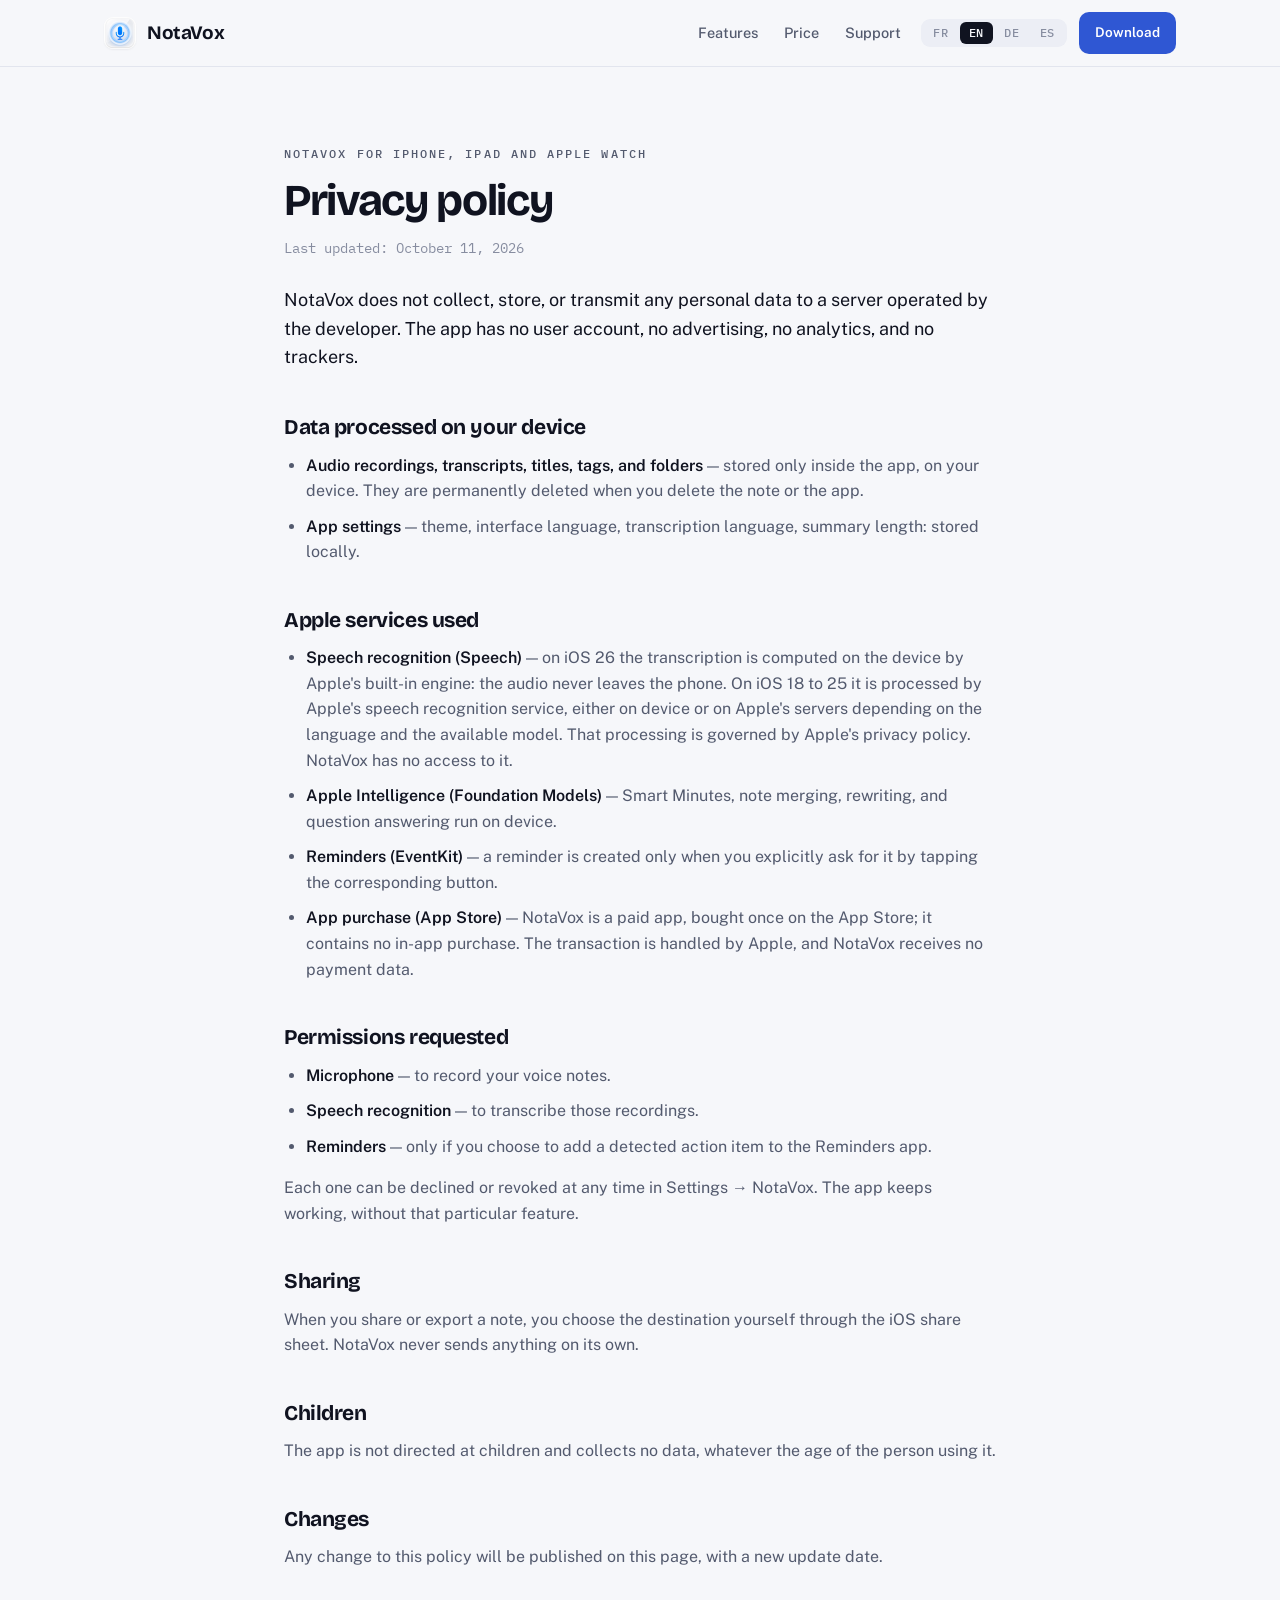
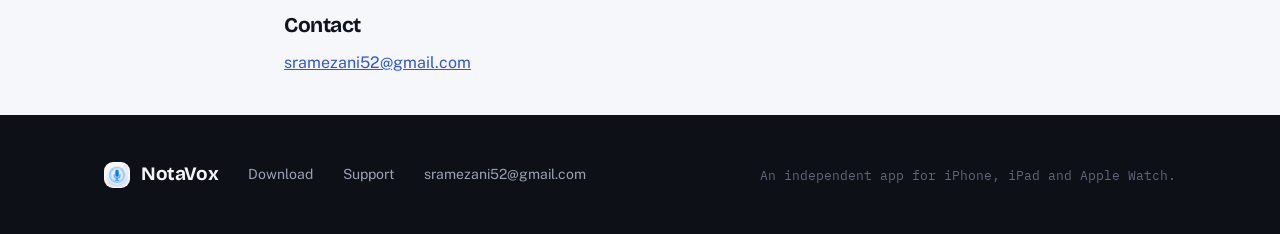
==== commit 4bd3bd08: "feat: le site dit enfin ce que l'app est devenue L'app est publiée, payante 4,99 € et tout est dedan" ====
--- a/privacy.html
+++ b/privacy.html
@@ -4,8 +4,21 @@
 <meta charset="utf-8">
 <meta name="viewport" content="width=device-width, initial-scale=1">
 <title>NotaVox — politique de confidentialité</title>
-<meta name="description" content="Politique de confidentialité de NotaVox : aucune collecte, aucun serveur, données conservées sur l'appareil.">
+<meta name="description" content="Politique de confidentialité de NotaVox : aucune collecte, aucun serveur, aucun suivi. Tout reste sur l'appareil.">
 <meta name="color-scheme" content="light dark">
+<link rel="canonical" href="https://xerxex52.github.io/NotaVox-site/privacy.html">
+<meta property="og:title" content="NotaVox — politique de confidentialité">
+<meta property="og:description" content="Aucune collecte, aucun serveur, aucun suivi : enregistrements et transcriptions restent sur ton appareil.">
+<meta property="og:type" content="article">
+<meta property="og:url" content="https://xerxex52.github.io/NotaVox-site/privacy.html">
+<meta property="og:site_name" content="NotaVox">
+<meta property="og:image" content="https://xerxex52.github.io/NotaVox-site/assets/og.png">
+<meta property="og:image:width" content="1200">
+<meta property="og:image:height" content="630">
+<meta name="twitter:card" content="summary_large_image">
+<meta name="twitter:title" content="NotaVox — politique de confidentialité">
+<meta name="twitter:description" content="Aucune collecte, aucun serveur, aucun suivi : tout reste sur ton appareil.">
+<meta name="twitter:image" content="https://xerxex52.github.io/NotaVox-site/assets/og.png">
 <link rel="icon" href="assets/icon.png">
 <link rel="preconnect" href="https://fonts.googleapis.com">
 <link rel="preconnect" href="https://fonts.gstatic.com" crossorigin>
@@ -18,16 +31,20 @@
 <div class="topbar">
   <div class="wrap">
     <a class="brand" href="index.html"><img src="assets/icon.png" alt=""><span>NotaVox</span></a>
-    <nav class="nav">
-      <a href="index.html#offres" data-i18n="nav.pricing">Offres</a>
+    <nav class="nav" aria-label="Sections">
+      <a href="index.html#fonctionnalites" data-i18n="nav.features">Fonctionnalités</a>
+      <a href="index.html#prix" data-i18n="nav.pricing">Prix</a>
       <a href="index.html#support" data-i18n="nav.faq">Support</a>
+    </nav>
+    <div class="bar-actions">
       <div class="langs" role="group" aria-label="Langue">
         <button type="button" data-lang="fr" aria-pressed="true">fr</button>
         <button type="button" data-lang="en" aria-pressed="false">en</button>
         <button type="button" data-lang="de" aria-pressed="false">de</button>
         <button type="button" data-lang="es" aria-pressed="false">es</button>
       </div>
-    </nav>
+      <a class="btn btn-primary btn-sm" href="https://apps.apple.com/app/id6801285443" data-i18n="nav.get">Télécharger</a>
+    </div>
   </div>
 </div>
 
@@ -35,9 +52,9 @@
   <article class="doc">
 
     <div data-lang-block="fr">
-      <p class="eyebrow">NotaVox pour iPhone et iPad</p>
+      <p class="eyebrow">NotaVox pour iPhone, iPad et Apple Watch</p>
       <h1>Politique de confidentialité</h1>
-      <p class="updated">Dernière mise à jour : 5 septembre 2026</p>
+      <p class="updated">Dernière mise à jour : 11 octobre 2026</p>
       <p class="intro">NotaVox ne collecte, ne stocke et ne transmet aucune donnée personnelle vers un serveur du développeur. L'application n'a ni compte utilisateur, ni publicité, ni outil d'analyse, ni traceur.</p>
 
       <h2>Données traitées sur ton appareil</h2>
@@ -48,10 +65,10 @@
 
       <h2>Services Apple utilisés</h2>
       <ul>
-        <li><b>Reconnaissance vocale (Speech)</b> — pour transcrire un enregistrement, l'audio est traité par le service de reconnaissance vocale d'Apple, sur l'appareil ou sur les serveurs d'Apple selon la langue et le modèle disponible. Ce traitement relève de la politique de confidentialité d'Apple. NotaVox n'y a pas accès.</li>
-        <li><b>Apple Intelligence (Foundation Models)</b> — le compte-rendu intelligent, la reformulation et les questions/réponses s'exécutent sur l'appareil.</li>
+        <li><b>Reconnaissance vocale (Speech)</b> — sur iOS 26, la transcription est calculée sur l'appareil par le moteur embarqué d'Apple : l'audio ne quitte pas le téléphone. Sur iOS 18 à 25, il est traité par le service de reconnaissance vocale d'Apple, sur l'appareil ou sur les serveurs d'Apple selon la langue et le modèle disponible. Ce traitement relève de la politique de confidentialité d'Apple. NotaVox n'y a pas accès.</li>
+        <li><b>Apple Intelligence (Foundation Models)</b> — le compte-rendu intelligent, la fusion de notes, la reformulation et les questions/réponses s'exécutent sur l'appareil.</li>
         <li><b>Rappels (EventKit)</b> — un rappel n'est créé que lorsque tu le demandes explicitement, en touchant le bouton correspondant.</li>
-        <li><b>Achats intégrés (StoreKit)</b> — la transaction est gérée par Apple. NotaVox ne reçoit aucune donnée de paiement.</li>
+        <li><b>Achat de l'application (App Store)</b> — NotaVox est une application payante, achetée une seule fois sur l'App Store ; elle ne contient aucun achat intégré. La transaction est gérée par Apple, et NotaVox ne reçoit aucune donnée de paiement.</li>
       </ul>
 
       <h2>Autorisations demandées</h2>
@@ -76,9 +93,9 @@
     </div>
 
     <div data-lang-block="en">
-      <p class="eyebrow">NotaVox for iPhone and iPad</p>
+      <p class="eyebrow">NotaVox for iPhone, iPad and Apple Watch</p>
       <h1>Privacy policy</h1>
-      <p class="updated">Last updated: September 5, 2026</p>
+      <p class="updated">Last updated: October 11, 2026</p>
       <p class="intro">NotaVox does not collect, store, or transmit any personal data to a server operated by the developer. The app has no user account, no advertising, no analytics, and no trackers.</p>
 
       <h2>Data processed on your device</h2>
@@ -89,10 +106,10 @@
 
       <h2>Apple services used</h2>
       <ul>
-        <li><b>Speech recognition (Speech)</b> — to transcribe a recording, audio is processed by Apple's speech recognition service, either on device or on Apple's servers depending on the language and the available model. That processing is governed by Apple's privacy policy. NotaVox has no access to it.</li>
-        <li><b>Apple Intelligence (Foundation Models)</b> — Smart Minutes, rewriting, and question answering run on device.</li>
+        <li><b>Speech recognition (Speech)</b> — on iOS 26 the transcription is computed on the device by Apple's built-in engine: the audio never leaves the phone. On iOS 18 to 25 it is processed by Apple's speech recognition service, either on device or on Apple's servers depending on the language and the available model. That processing is governed by Apple's privacy policy. NotaVox has no access to it.</li>
+        <li><b>Apple Intelligence (Foundation Models)</b> — Smart Minutes, note merging, rewriting, and question answering run on device.</li>
         <li><b>Reminders (EventKit)</b> — a reminder is created only when you explicitly ask for it by tapping the corresponding button.</li>
-        <li><b>In-app purchases (StoreKit)</b> — the transaction is handled by Apple. NotaVox receives no payment data.</li>
+        <li><b>App purchase (App Store)</b> — NotaVox is a paid app, bought once on the App Store; it contains no in-app purchase. The transaction is handled by Apple, and NotaVox receives no payment data.</li>
       </ul>
 
       <h2>Permissions requested</h2>
@@ -117,9 +134,9 @@
     </div>
 
     <div data-lang-block="de">
-      <p class="eyebrow">NotaVox für iPhone und iPad</p>
+      <p class="eyebrow">NotaVox für iPhone, iPad und Apple Watch</p>
       <h1>Datenschutzerklärung</h1>
-      <p class="updated">Zuletzt aktualisiert: 5. September 2026</p>
+      <p class="updated">Zuletzt aktualisiert: 11. Oktober 2026</p>
       <p class="intro">NotaVox erhebt, speichert und überträgt keine personenbezogenen Daten an einen Server des Entwicklers. Die App hat kein Benutzerkonto, keine Werbung, keine Analysewerkzeuge und keine Tracker.</p>
 
       <h2>Auf deinem Gerät verarbeitete Daten</h2>
@@ -130,10 +147,10 @@
 
       <h2>Genutzte Apple-Dienste</h2>
       <ul>
-        <li><b>Spracherkennung (Speech)</b> — zum Transkribieren wird das Audio von Apples Spracherkennung verarbeitet, je nach Sprache und verfügbarem Modell auf dem Gerät oder auf Apples Servern. Für diese Verarbeitung gilt Apples Datenschutzerklärung. NotaVox hat darauf keinen Zugriff.</li>
-        <li><b>Apple Intelligence (Foundation Models)</b> — Smart Minutes, Umformulierung und Fragen/Antworten laufen auf dem Gerät.</li>
+        <li><b>Spracherkennung (Speech)</b> — unter iOS 26 wird die Transkription von Apples integrierter Engine auf dem Gerät berechnet: das Audio verlässt das Telefon nicht. Unter iOS 18 bis 25 verarbeitet es Apples Spracherkennung, je nach Sprache und verfügbarem Modell auf dem Gerät oder auf Apples Servern. Für diese Verarbeitung gilt Apples Datenschutzerklärung. NotaVox hat darauf keinen Zugriff.</li>
+        <li><b>Apple Intelligence (Foundation Models)</b> — Smart Minutes, das Zusammenführen von Notizen, Umformulierung und Fragen/Antworten laufen auf dem Gerät.</li>
         <li><b>Erinnerungen (EventKit)</b> — eine Erinnerung wird nur erstellt, wenn du sie ausdrücklich über die entsprechende Taste anforderst.</li>
-        <li><b>In-App-Käufe (StoreKit)</b> — die Transaktion wickelt Apple ab. NotaVox erhält keine Zahlungsdaten.</li>
+        <li><b>Kauf der App (App Store)</b> — NotaVox ist eine kostenpflichtige App, die einmalig im App Store gekauft wird; sie enthält keine In-App-Käufe. Die Transaktion wickelt Apple ab, und NotaVox erhält keine Zahlungsdaten.</li>
       </ul>
 
       <h2>Angeforderte Berechtigungen</h2>
@@ -158,9 +175,9 @@
     </div>
 
     <div data-lang-block="es">
-      <p class="eyebrow">NotaVox para iPhone y iPad</p>
+      <p class="eyebrow">NotaVox para iPhone, iPad y Apple Watch</p>
       <h1>Política de privacidad</h1>
-      <p class="updated">Última actualización: 5 de septiembre de 2026</p>
+      <p class="updated">Última actualización: 11 de octubre de 2026</p>
       <p class="intro">NotaVox no recopila, almacena ni transmite ningún dato personal a un servidor del desarrollador. La app no tiene cuenta de usuario, ni publicidad, ni herramientas de análisis, ni rastreadores.</p>
 
       <h2>Datos procesados en tu dispositivo</h2>
@@ -171,10 +188,10 @@
 
       <h2>Servicios de Apple utilizados</h2>
       <ul>
-        <li><b>Reconocimiento de voz (Speech)</b> — para transcribir una grabación, el audio lo procesa el servicio de reconocimiento de voz de Apple, en el dispositivo o en sus servidores según el idioma y el modelo disponible. Ese tratamiento se rige por la política de privacidad de Apple. NotaVox no tiene acceso a él.</li>
-        <li><b>Apple Intelligence (Foundation Models)</b> — el acta inteligente, la reescritura y las preguntas y respuestas se ejecutan en el dispositivo.</li>
+        <li><b>Reconocimiento de voz (Speech)</b> — en iOS 26 la transcripción la calcula en el dispositivo el motor integrado de Apple: el audio no sale del teléfono. En iOS 18 a 25 lo procesa el servicio de reconocimiento de voz de Apple, en el dispositivo o en sus servidores según el idioma y el modelo disponible. Ese tratamiento se rige por la política de privacidad de Apple. NotaVox no tiene acceso a él.</li>
+        <li><b>Apple Intelligence (Foundation Models)</b> — el acta inteligente, la fusión de notas, la reescritura y las preguntas y respuestas se ejecutan en el dispositivo.</li>
         <li><b>Recordatorios (EventKit)</b> — solo se crea un recordatorio cuando lo pides explícitamente, tocando el botón correspondiente.</li>
-        <li><b>Compras integradas (StoreKit)</b> — la transacción la gestiona Apple. NotaVox no recibe ningún dato de pago.</li>
+        <li><b>Compra de la aplicación (App Store)</b> — NotaVox es una app de pago, que se compra una sola vez en el App Store; no contiene compras integradas. La transacción la gestiona Apple y NotaVox no recibe ningún dato de pago.</li>
       </ul>
 
       <h2>Permisos solicitados</h2>
@@ -204,9 +221,10 @@
 <footer>
   <div class="wrap">
     <a class="brand" href="index.html"><img src="assets/icon.png" alt="" width="26" height="26" style="width:26px;height:26px"><span>NotaVox</span></a>
+    <a href="https://apps.apple.com/app/id6801285443" data-i18n="nav.get">Télécharger</a>
     <a href="index.html#support" data-i18n="nav.faq">Support</a>
     <a href="mailto:sramezani52@gmail.com?subject=NotaVox">sramezani52@gmail.com</a>
-    <span class="right" data-i18n="foot.rights">Application indépendante pour iPhone et iPad.</span>
+    <span class="right" data-i18n="foot.rights">Application indépendante pour iPhone, iPad et Apple Watch.</span>
   </div>
 </footer>
 
--- a/assets/site.css
+++ b/assets/site.css
@@ -70,11 +70,12 @@
   backdrop-filter:saturate(180%) blur(12px);
   border-bottom:1px solid var(--stroke);
 }
-.topbar .wrap{display:flex; align-items:center; gap:20px; height:66px}
+.topbar .wrap{display:flex; align-items:center; gap:14px 20px; min-height:66px; flex-wrap:wrap}
 .brand{display:flex; align-items:center; gap:11px; text-decoration:none; color:var(--ink)}
 .brand img{width:32px; height:32px; border-radius:9px; box-shadow:var(--shadow-s)}
 .brand span{font-family:"Bricolage Grotesque","Public Sans",sans-serif; font-weight:700; font-size:19px; letter-spacing:-.02em}
-.nav{display:flex; align-items:center; gap:26px; margin-left:auto}
+.nav{display:flex; align-items:center; gap:26px; margin-left:auto; min-width:0}
+.bar-actions{display:flex; align-items:center; gap:12px}
 .nav a{color:var(--ink-2); text-decoration:none; font-size:14.5px; font-weight:500; white-space:nowrap}
 .nav a:hover{color:var(--ink)}
 .langs{display:flex; gap:2px; background:var(--sunk); padding:3px; border-radius:9px}
@@ -106,6 +107,7 @@
 .btn-primary:hover{filter:brightness(1.08)}
 .btn-ghost{color:var(--ink); border-color:var(--stroke); background:var(--panel)}
 .btn-ghost:hover{border-color:var(--ink-3)}
+.btn-sm{padding:9px 15px; font-size:13.5px; border-radius:10px}
 
 /* ---------------- hero ---------------- */
 .hero{position:relative; overflow:hidden; border-bottom:1px solid var(--stroke)}
@@ -126,6 +128,7 @@
 .hero h1{margin-bottom:20px}
 .hero .lead{font-size:18.5px}
 .cta{display:flex; flex-wrap:wrap; gap:12px; margin-top:30px}
+.cta-note{margin-top:14px; color:var(--ink-3); font-size:13.5px; font-family:"IBM Plex Mono",ui-monospace,monospace}
 .trust{display:flex; flex-wrap:wrap; gap:8px 22px; margin-top:26px; font-size:14px; color:var(--ink-2)}
 .trust span{display:inline-flex; align-items:center; gap:8px}
 .tick{width:15px; height:15px; flex:none; stroke:var(--accent); fill:none; stroke-width:2.4; stroke-linecap:round; stroke-linejoin:round}
@@ -182,6 +185,9 @@
 .plan li{display:flex; gap:11px; align-items:flex-start; font-size:14.5px; color:var(--ink-2)}
 .plan li svg{margin-top:4px}
 .plan-note{margin-top:20px; color:var(--ink-3); font-size:13.5px}
+.plans.solo{grid-template-columns:minmax(0,680px)}
+.plan.solo-card ul{display:grid; grid-template-columns:repeat(2,minmax(0,1fr)); gap:10px 26px}
+.plan.solo-card .cta{margin-top:26px}
 
 /* ---------------- confidentialité (bandeau) ---------------- */
 .privacy-grid{display:grid; grid-template-columns:repeat(3,1fr); gap:28px; margin-top:8px}
@@ -239,14 +245,48 @@
   .device{margin:0 auto; max-width:310px}
   .steps,.showcase,.privacy-grid{grid-template-columns:1fr; gap:26px}
   .plans{grid-template-columns:1fr}
-  .nav{gap:16px}
-  .nav a{display:none}
   section{padding:64px 0}
 }
+/* Sous 1040 px, les liens passent sur une rangée propre, sous la barre :
+   rien n'est masqué et rien ne déborde, jusqu'à 320 px de large. */
+@media (max-width:1040px){
+  html{scroll-padding-top:106px}
+  .topbar .wrap{min-height:0; padding-top:10px; gap:12px}
+  .bar-actions{margin-left:auto}
+  .nav{
+    order:3; flex-basis:100%; margin-left:0; gap:22px;
+    flex-wrap:nowrap; overflow-x:auto; padding:11px 0 12px;
+    scrollbar-width:none; -webkit-overflow-scrolling:touch;
+    mask-image:linear-gradient(90deg,#000 0,#000 calc(100% - 26px),transparent 100%);
+  }
+  .nav::-webkit-scrollbar{display:none}
+}
+/* Sous 520 px, deux rangées seulement : marque + bouton, puis liens + langues. */
 @media (max-width:520px){
+  .wrap{padding:0 16px}
   .grid-4{grid-template-columns:1fr}
+  .plan.solo-card ul{grid-template-columns:minmax(0,1fr)}
   .contact{flex-direction:column; align-items:flex-start; gap:10px}
-  .topbar .wrap{height:60px}
+  .brand img{width:28px; height:28px}
+  .brand span{font-size:17.5px}
+  .plan{padding:24px 22px}
+  .plan .price{font-size:36px}
+
+  html{scroll-padding-top:102px}
+  .topbar .wrap{gap:10px}
+  .brand{order:1}
+  .bar-actions{display:contents}
+  .topbar .btn-sm{order:2; margin-left:auto}
+  .nav{order:3; flex:1 1 180px; gap:18px; padding:9px 0 10px}
+  .nav a{font-size:14px}
+  .langs{order:4; flex:none}
+  .langs button{padding:5px 7px}
+}
+@media (max-width:380px){
+  .btn{padding:12px 18px; font-size:14.5px}
+  .btn-sm{padding:8px 12px; font-size:13px}
+  .nav{flex-basis:120px; gap:16px}
+  .langs button{padding:4px 6px; font-size:10.5px}
 }
 @media (prefers-reduced-motion:reduce){
   *{animation:none!important; transition:none!important}
